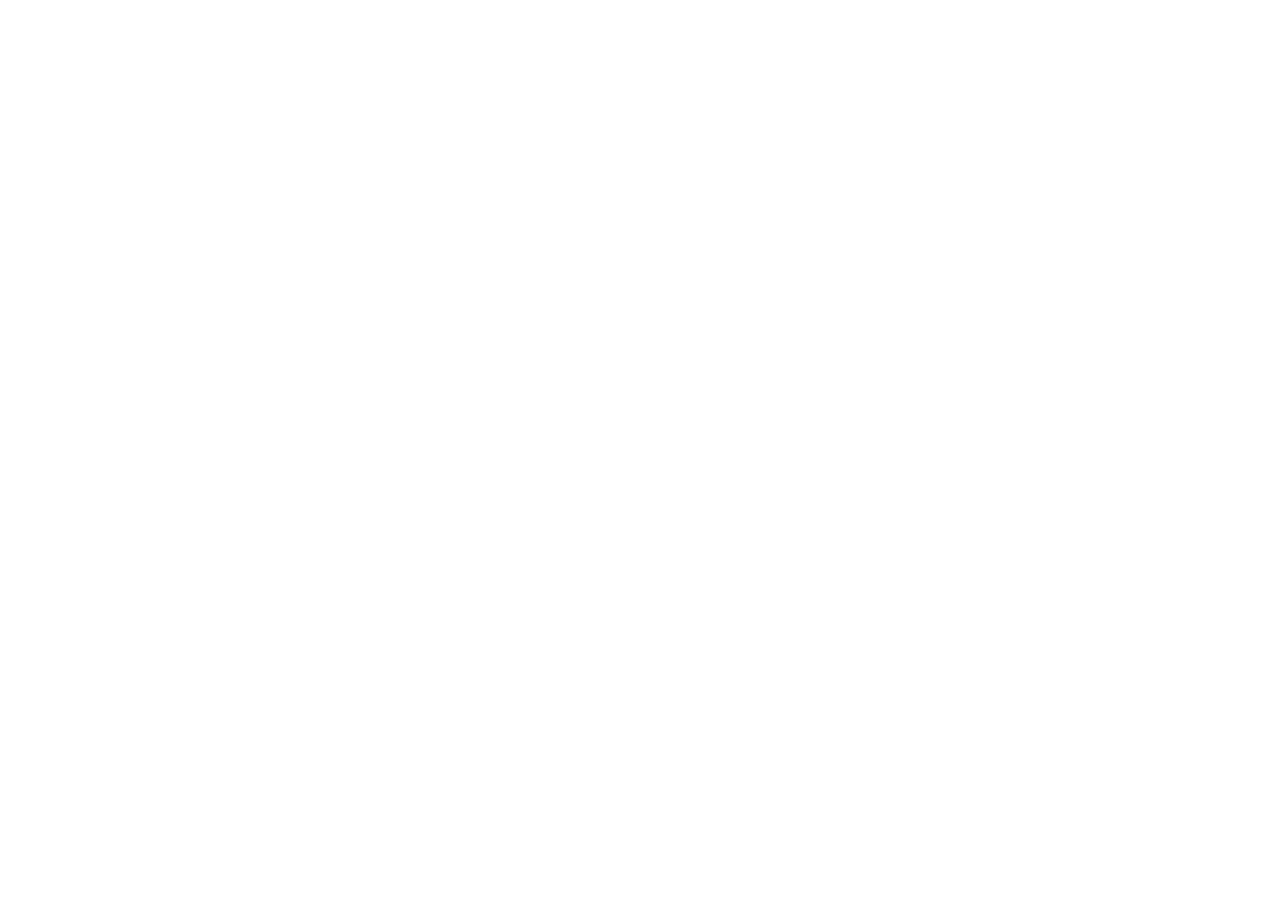
==== web/index.html @ e72c29eb "L.S.D" ====
<!doctype html>
<html lang="en">
<head>
    <meta charset="utf-8">
    <meta name="viewport" content="width=device-width, initial-scale=1">
    <title>API Documentation</title>
    <style>
        body { margin: 0; padding: 0; }
        
        .api-reference-toolbar > div > div:nth-child(2),
        .api-reference-toolbar button[aria-label*="Share"],
        .api-reference-toolbar button[aria-label*="Generate"] {
            display: none !important;
        }
    </style>
</head>
<body>
    <script 
        id="api-reference"
        data-url="/swagger.yaml"
        data-configuration='{"theme":"mars"}'>
    </script>
    
    <script src="/assets/scalar-standalone.js"></script>
    
    <script>
        var removalInterval = setInterval(function() {
            document.querySelectorAll('button, a').forEach(function(el) {
                var text = (el.textContent || '').trim();
                if (text.includes('Generate') || text.includes('SDK') || 
                    text.includes('Share') || text.includes('Deploy')) {
                    el.style.display = 'none';
                    el.remove();
                }
            });
        }, 200);
        
        setTimeout(function() {
            clearInterval(removalInterval);
            console.log('✅ Cleanup complete');
        }, 10000);
    </script>
</body>
</html>
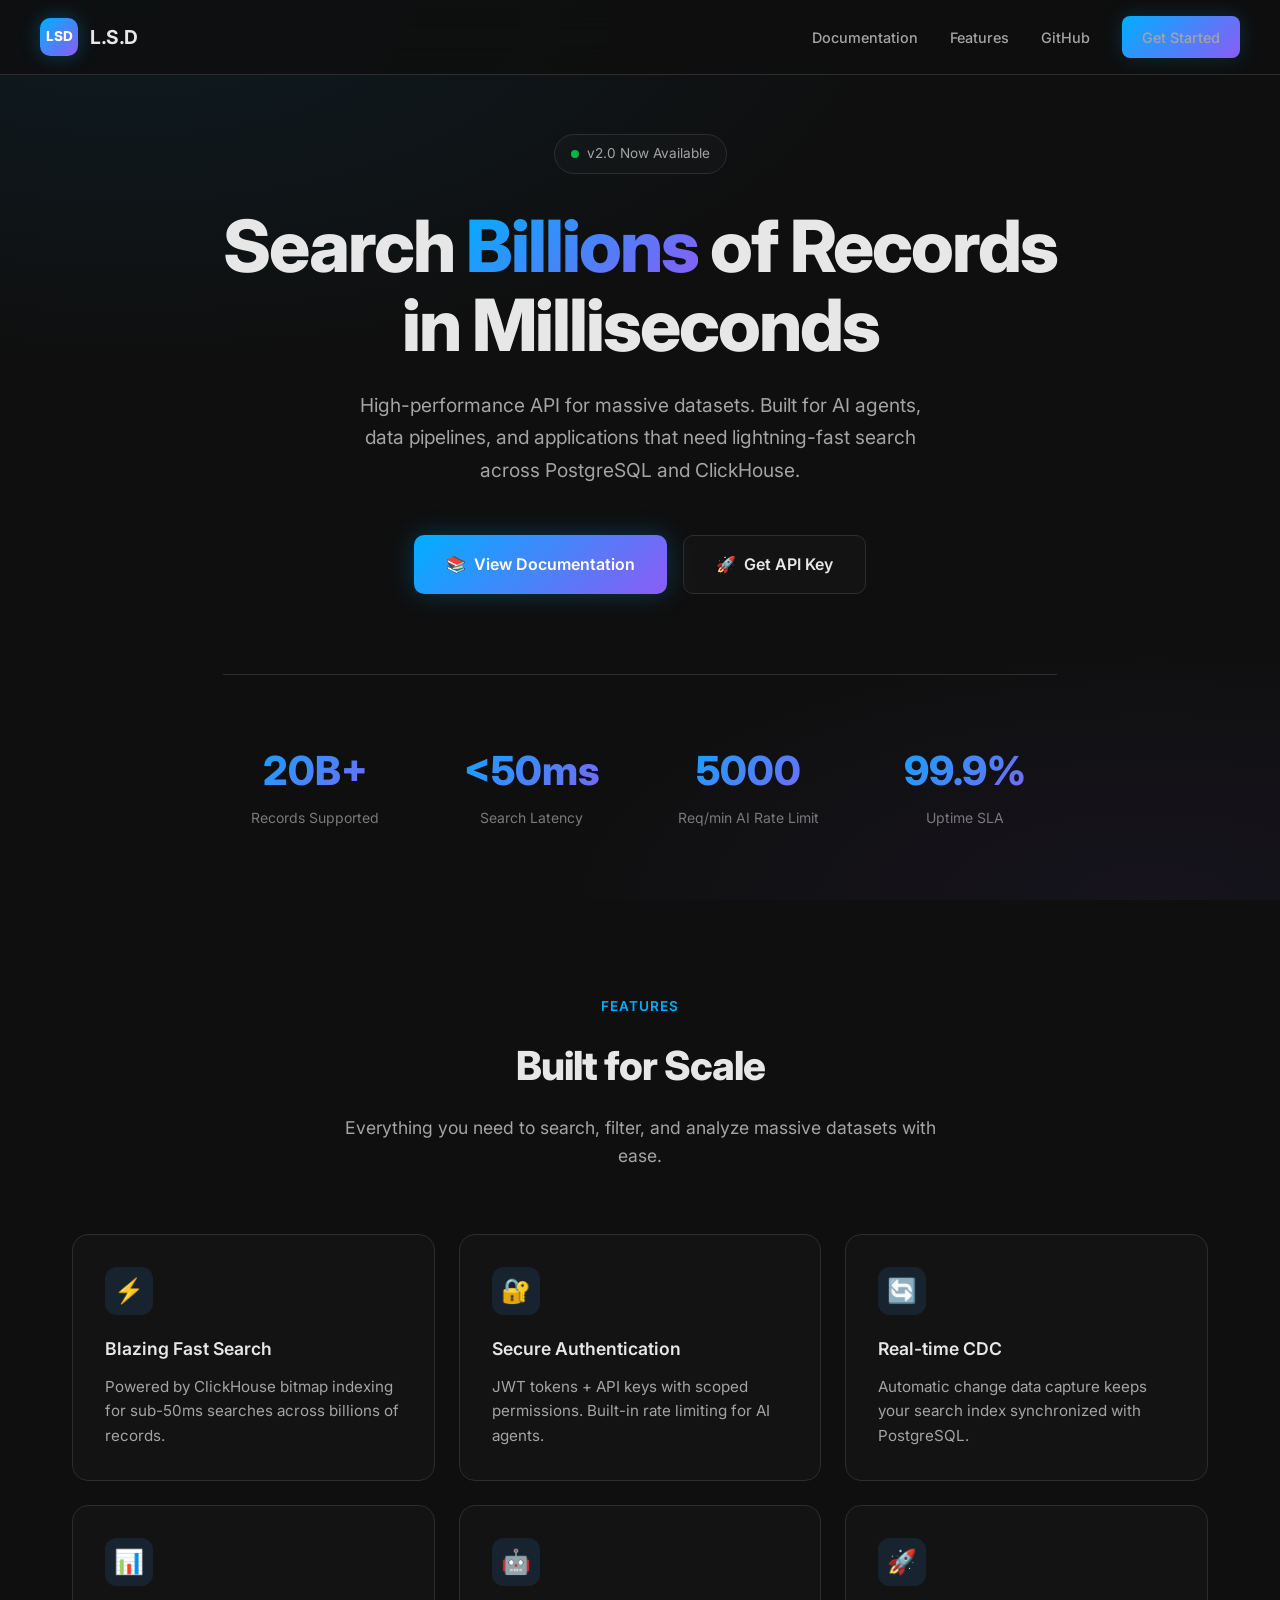
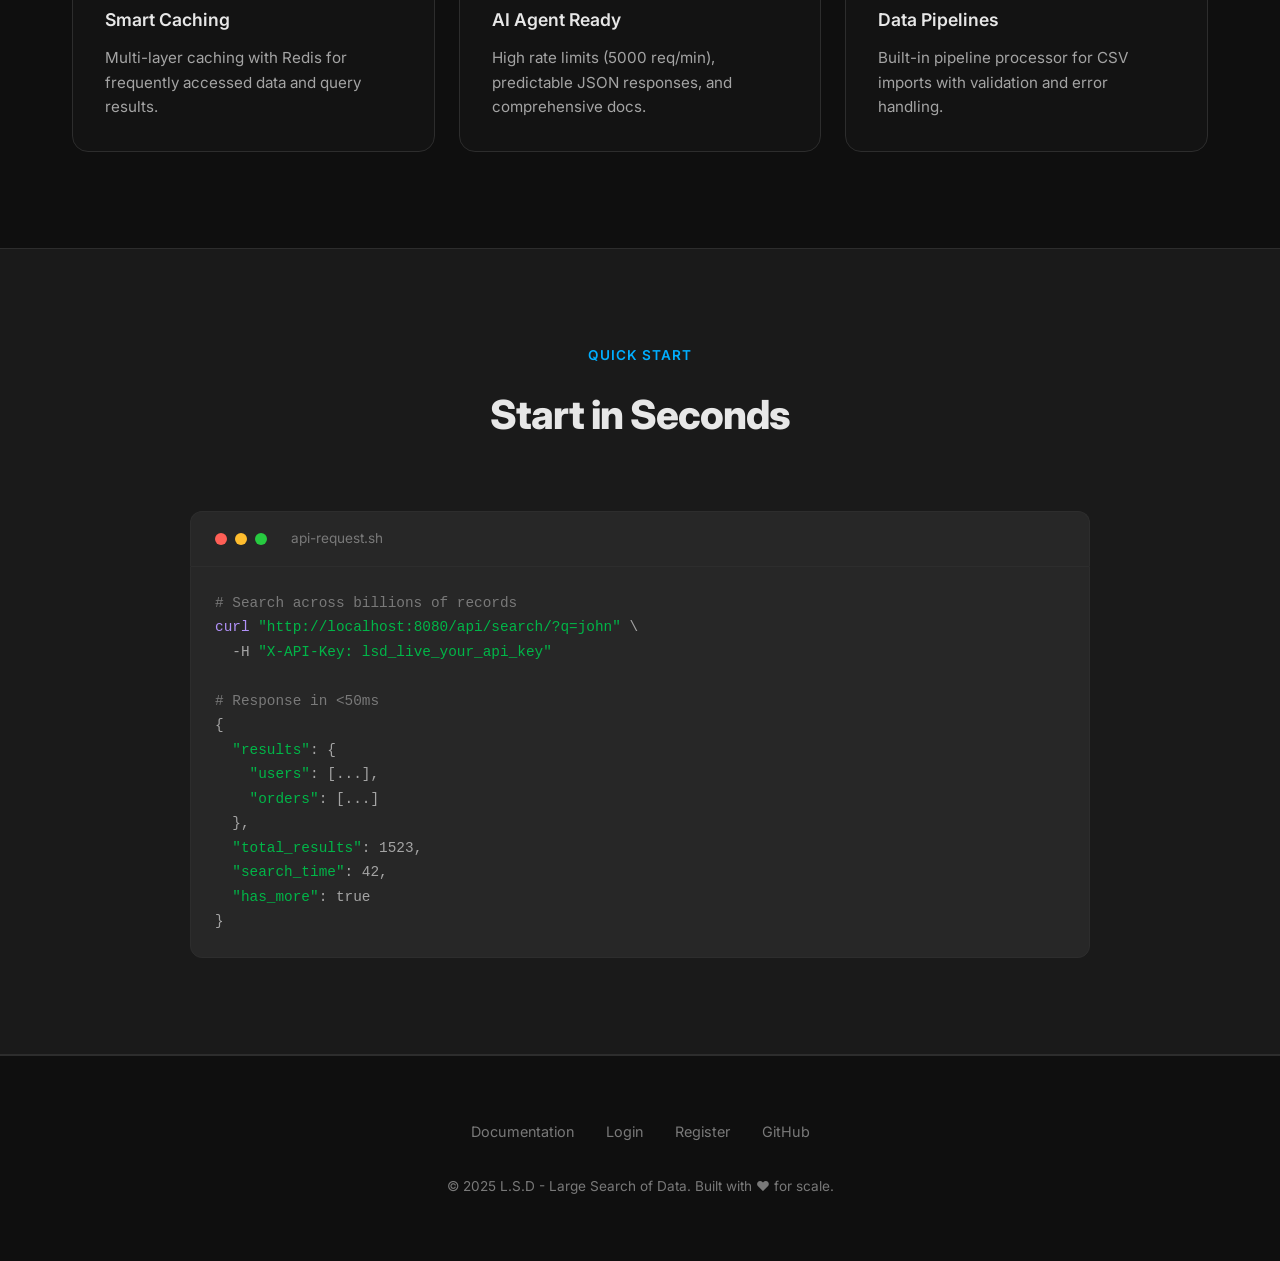
==== commit 2404c04f: "Trying to fix the authentication application" ====
--- a/web/index.html
+++ b/web/index.html
@@ -1,44 +1,657 @@
-<!doctype html>
+<!DOCTYPE html>
 <html lang="en">
 <head>
-    <meta charset="utf-8">
-    <meta name="viewport" content="width=device-width, initial-scale=1">
-    <title>API Documentation</title>
+    <meta charset="UTF-8">
+    <meta name="viewport" content="width=device-width, initial-scale=1.0">
+    <title>L.S.D - Large Search of Data</title>
+    <link rel="preconnect" href="https://fonts.googleapis.com">
+    <link rel="preconnect" href="https://fonts.gstatic.com" crossorigin>
+    <link href="https://fonts.googleapis.com/css2?family=Inter:wght@300;400;500;600;700;800&display=swap" rel="stylesheet">
     <style>
-        body { margin: 0; padding: 0; }
-        
-        .api-reference-toolbar > div > div:nth-child(2),
-        .api-reference-toolbar button[aria-label*="Share"],
-        .api-reference-toolbar button[aria-label*="Generate"] {
-            display: none !important;
+        /* Scalar Mars Theme - Dark Mode Colors */
+        :root {
+            --scalar-background-1: #0f0f0f;
+            --scalar-background-2: #1a1a1a;
+            --scalar-background-3: #272727;
+            --scalar-color-1: #e7e7e7;
+            --scalar-color-2: #a4a4a4;
+            --scalar-color-3: #797979;
+            --scalar-color-accent: #00aeff;
+            --scalar-background-accent: rgba(62, 166, 255, 0.12);
+            --scalar-border-color: #2d2d2d;
+            --scalar-color-green: #00b648;
+            --scalar-color-red: #dc1b19;
+            --scalar-color-purple: #b191f9;
+            
+            /* App-specific */
+            --bg-primary: var(--scalar-background-1);
+            --bg-secondary: var(--scalar-background-2);
+            --bg-tertiary: var(--scalar-background-3);
+            --text-primary: var(--scalar-color-1);
+            --text-secondary: var(--scalar-color-2);
+            --text-muted: var(--scalar-color-3);
+            --accent: var(--scalar-color-accent);
+            --accent-purple: var(--scalar-color-purple);
+            --accent-gradient: linear-gradient(135deg, var(--scalar-color-accent), #8b5cf6);
+            --border: var(--scalar-border-color);
+            --card-bg: rgba(255, 255, 255, 0.02);
+        }
+
+        * {
+            margin: 0;
+            padding: 0;
+            box-sizing: border-box;
+        }
+
+        html {
+            scroll-behavior: smooth;
+        }
+
+        body {
+            font-family: 'Inter', -apple-system, BlinkMacSystemFont, sans-serif;
+            background: var(--bg-primary);
+            color: var(--text-primary);
+            line-height: 1.6;
+            overflow-x: hidden;
+        }
+
+        /* Animated background */
+        .bg-gradient {
+            position: fixed;
+            top: 0;
+            left: 0;
+            width: 100%;
+            height: 100%;
+            z-index: -1;
+            background: 
+                radial-gradient(ellipse 60% 40% at 10% 0%, rgba(0, 174, 255, 0.08), transparent),
+                radial-gradient(ellipse 50% 30% at 90% 100%, rgba(139, 92, 246, 0.06), transparent),
+                var(--bg-primary);
+        }
+
+        /* Navigation */
+        nav {
+            position: fixed;
+            top: 0;
+            left: 0;
+            right: 0;
+            z-index: 100;
+            padding: 1rem 2rem;
+            backdrop-filter: blur(16px);
+            background: rgba(15, 15, 15, 0.85);
+            border-bottom: 1px solid var(--border);
+        }
+
+        .nav-container {
+            max-width: 1200px;
+            margin: 0 auto;
+            display: flex;
+            justify-content: space-between;
+            align-items: center;
+        }
+
+        .logo {
+            display: flex;
+            align-items: center;
+            gap: 0.75rem;
+            text-decoration: none;
+        }
+
+        .logo-icon {
+            width: 38px;
+            height: 38px;
+            background: var(--accent-gradient);
+            border-radius: 10px;
+            display: flex;
+            align-items: center;
+            justify-content: center;
+            font-weight: 800;
+            font-size: 0.85rem;
+            color: #fff;
+            box-shadow: 0 0 20px rgba(0, 174, 255, 0.3);
+        }
+
+        .logo-text {
+            font-weight: 700;
+            font-size: 1.2rem;
+            color: var(--text-primary);
+            letter-spacing: -0.5px;
+        }
+
+        .nav-links {
+            display: flex;
+            align-items: center;
+            gap: 2rem;
+        }
+
+        .nav-links a {
+            color: var(--text-secondary);
+            text-decoration: none;
+            font-size: 0.9rem;
+            font-weight: 500;
+            transition: color 0.2s;
+        }
+
+        .nav-links a:hover {
+            color: var(--accent);
+        }
+
+        .nav-btn {
+            padding: 0.6rem 1.25rem;
+            background: var(--accent-gradient);
+            border: none;
+            border-radius: 8px;
+            color: #fff;
+            font-weight: 600;
+            font-size: 0.875rem;
+            cursor: pointer;
+            transition: all 0.2s;
+            text-decoration: none;
+            box-shadow: 0 0 20px rgba(0, 174, 255, 0.2);
+        }
+
+        .nav-btn:hover {
+            transform: translateY(-1px);
+            box-shadow: 0 4px 24px rgba(0, 174, 255, 0.4);
+        }
+
+        /* Hero Section */
+        .hero {
+            min-height: 100vh;
+            display: flex;
+            align-items: center;
+            justify-content: center;
+            padding: 8rem 2rem 4rem;
+            text-align: center;
+        }
+
+        .hero-content {
+            max-width: 900px;
+        }
+
+        .badge {
+            display: inline-flex;
+            align-items: center;
+            gap: 0.5rem;
+            padding: 0.5rem 1rem;
+            background: var(--card-bg);
+            border: 1px solid var(--border);
+            border-radius: 100px;
+            font-size: 0.85rem;
+            color: var(--text-secondary);
+            margin-bottom: 2rem;
+        }
+
+        .badge-dot {
+            width: 8px;
+            height: 8px;
+            background: var(--scalar-color-green);
+            border-radius: 50%;
+            animation: pulse 2s infinite;
+        }
+
+        @keyframes pulse {
+            0%, 100% { opacity: 1; transform: scale(1); }
+            50% { opacity: 0.6; transform: scale(0.9); }
+        }
+
+        h1 {
+            font-size: clamp(2.5rem, 8vw, 4.5rem);
+            font-weight: 800;
+            line-height: 1.1;
+            margin-bottom: 1.5rem;
+            letter-spacing: -2px;
+        }
+
+        h1 .gradient {
+            background: var(--accent-gradient);
+            -webkit-background-clip: text;
+            -webkit-text-fill-color: transparent;
+            background-clip: text;
+        }
+
+        .hero-description {
+            font-size: 1.2rem;
+            color: var(--text-secondary);
+            max-width: 600px;
+            margin: 0 auto 3rem;
+            line-height: 1.7;
+        }
+
+        .hero-buttons {
+            display: flex;
+            gap: 1rem;
+            justify-content: center;
+            flex-wrap: wrap;
+        }
+
+        .btn-primary {
+            padding: 1rem 2rem;
+            background: var(--accent-gradient);
+            border: none;
+            border-radius: 10px;
+            color: #fff;
+            font-weight: 600;
+            font-size: 1rem;
+            cursor: pointer;
+            transition: all 0.2s;
+            text-decoration: none;
+            display: inline-flex;
+            align-items: center;
+            gap: 0.5rem;
+            box-shadow: 0 0 24px rgba(0, 174, 255, 0.25);
+        }
+
+        .btn-primary:hover {
+            transform: translateY(-2px);
+            box-shadow: 0 8px 32px rgba(0, 174, 255, 0.4);
+        }
+
+        .btn-secondary {
+            padding: 1rem 2rem;
+            background: var(--card-bg);
+            border: 1px solid var(--border);
+            border-radius: 10px;
+            color: var(--text-primary);
+            font-weight: 600;
+            font-size: 1rem;
+            cursor: pointer;
+            transition: all 0.2s;
+            text-decoration: none;
+            display: inline-flex;
+            align-items: center;
+            gap: 0.5rem;
+        }
+
+        .btn-secondary:hover {
+            background: rgba(255, 255, 255, 0.05);
+            border-color: var(--accent);
+        }
+
+        /* Stats */
+        .stats {
+            display: grid;
+            grid-template-columns: repeat(4, 1fr);
+            gap: 2rem;
+            margin-top: 5rem;
+            padding-top: 4rem;
+            border-top: 1px solid var(--border);
+        }
+
+        .stat {
+            text-align: center;
+        }
+
+        .stat-value {
+            font-size: 2.5rem;
+            font-weight: 800;
+            background: var(--accent-gradient);
+            -webkit-background-clip: text;
+            -webkit-text-fill-color: transparent;
+            background-clip: text;
+        }
+
+        .stat-label {
+            color: var(--text-muted);
+            font-size: 0.875rem;
+            margin-top: 0.25rem;
+        }
+
+        /* Features Section */
+        .section {
+            padding: 6rem 2rem;
+            max-width: 1200px;
+            margin: 0 auto;
+        }
+
+        .section-header {
+            text-align: center;
+            margin-bottom: 4rem;
+        }
+
+        .section-tag {
+            color: var(--accent);
+            font-size: 0.85rem;
+            font-weight: 600;
+            letter-spacing: 1px;
+            text-transform: uppercase;
+            margin-bottom: 1rem;
+        }
+
+        .section-title {
+            font-size: 2.5rem;
+            font-weight: 800;
+            margin-bottom: 1rem;
+            letter-spacing: -1px;
+        }
+
+        .section-description {
+            color: var(--text-secondary);
+            font-size: 1.1rem;
+            max-width: 600px;
+            margin: 0 auto;
+        }
+
+        .features-grid {
+            display: grid;
+            grid-template-columns: repeat(3, 1fr);
+            gap: 1.5rem;
+        }
+
+        .feature-card {
+            padding: 2rem;
+            background: var(--card-bg);
+            border: 1px solid var(--border);
+            border-radius: 16px;
+            transition: all 0.3s;
+        }
+
+        .feature-card:hover {
+            background: rgba(255, 255, 255, 0.03);
+            border-color: rgba(0, 174, 255, 0.3);
+            transform: translateY(-4px);
+        }
+
+        .feature-icon {
+            width: 48px;
+            height: 48px;
+            background: var(--scalar-background-accent);
+            border-radius: 12px;
+            display: flex;
+            align-items: center;
+            justify-content: center;
+            font-size: 1.5rem;
+            margin-bottom: 1.25rem;
+        }
+
+        .feature-title {
+            font-size: 1.1rem;
+            font-weight: 600;
+            margin-bottom: 0.75rem;
+            color: var(--text-primary);
+        }
+
+        .feature-description {
+            color: var(--text-secondary);
+            font-size: 0.95rem;
+            line-height: 1.6;
+        }
+
+        /* Code Block */
+        .code-section {
+            background: var(--bg-secondary);
+            border-top: 1px solid var(--border);
+            border-bottom: 1px solid var(--border);
+            padding: 6rem 2rem;
+        }
+
+        .code-container {
+            max-width: 900px;
+            margin: 0 auto;
+        }
+
+        .code-header {
+            display: flex;
+            align-items: center;
+            gap: 0.5rem;
+            padding: 1rem 1.5rem;
+            background: var(--bg-tertiary);
+            border-radius: 12px 12px 0 0;
+            border: 1px solid var(--border);
+            border-bottom: none;
+        }
+
+        .code-dot {
+            width: 12px;
+            height: 12px;
+            border-radius: 50%;
+        }
+
+        .code-dot.red { background: #ff5f56; }
+        .code-dot.yellow { background: #ffbd2e; }
+        .code-dot.green { background: #27ca40; }
+
+        .code-title {
+            margin-left: 1rem;
+            color: var(--text-muted);
+            font-size: 0.85rem;
+        }
+
+        .code-block {
+            background: var(--bg-tertiary);
+            border: 1px solid var(--border);
+            border-radius: 0 0 12px 12px;
+            padding: 1.5rem;
+            overflow-x: auto;
+        }
+
+        .code-block pre {
+            font-family: 'JetBrains Mono', 'Fira Code', monospace;
+            font-size: 0.9rem;
+            line-height: 1.7;
+            color: var(--text-secondary);
+        }
+
+        .code-block .keyword { color: var(--accent-purple); }
+        .code-block .string { color: var(--scalar-color-green); }
+        .code-block .comment { color: var(--text-muted); }
+
+        /* Footer */
+        footer {
+            padding: 4rem 2rem;
+            border-top: 1px solid var(--border);
+            text-align: center;
+        }
+
+        .footer-content {
+            max-width: 1200px;
+            margin: 0 auto;
+        }
+
+        .footer-links {
+            display: flex;
+            justify-content: center;
+            gap: 2rem;
+            margin-bottom: 2rem;
+        }
+
+        .footer-links a {
+            color: var(--text-muted);
+            text-decoration: none;
+            font-size: 0.9rem;
+            transition: color 0.2s;
+        }
+
+        .footer-links a:hover {
+            color: var(--accent);
+        }
+
+        .footer-copy {
+            color: var(--text-muted);
+            font-size: 0.85rem;
+        }
+
+        /* Responsive */
+        @media (max-width: 768px) {
+            .nav-links {
+                display: none;
+            }
+
+            .stats {
+                grid-template-columns: repeat(2, 1fr);
+            }
+
+            .features-grid {
+                grid-template-columns: 1fr;
+            }
+
+            h1 {
+                font-size: 2.5rem;
+            }
         }
     </style>
 </head>
 <body>
-    <script 
-        id="api-reference"
-        data-url="/swagger.yaml"
-        data-configuration='{"theme":"mars"}'>
-    </script>
-    
-    <script src="/assets/scalar-standalone.js"></script>
-    
-    <script>
-        var removalInterval = setInterval(function() {
-            document.querySelectorAll('button, a').forEach(function(el) {
-                var text = (el.textContent || '').trim();
-                if (text.includes('Generate') || text.includes('SDK') || 
-                    text.includes('Share') || text.includes('Deploy')) {
-                    el.style.display = 'none';
-                    el.remove();
-                }
-            });
-        }, 200);
-        
-        setTimeout(function() {
-            clearInterval(removalInterval);
-            console.log('✅ Cleanup complete');
-        }, 10000);
-    </script>
+    <div class="bg-gradient"></div>
+
+    <nav>
+        <div class="nav-container">
+            <a href="/" class="logo">
+                <div class="logo-icon">LSD</div>
+                <span class="logo-text">L.S.D</span>
+            </a>
+            <div class="nav-links">
+                <a href="/docs">Documentation</a>
+                <a href="#features">Features</a>
+                <a href="https://github.com/Daveshvats/L.S.D" target="_blank">GitHub</a>
+                <a href="/login" class="nav-btn">Get Started</a>
+            </div>
+        </div>
+    </nav>
+
+    <section class="hero">
+        <div class="hero-content">
+            <div class="badge">
+                <span class="badge-dot"></span>
+                v2.0 Now Available
+            </div>
+            <h1>
+                Search <span class="gradient">Billions</span> of Records<br>
+                in Milliseconds
+            </h1>
+            <p class="hero-description">
+                High-performance API for massive datasets. Built for AI agents, 
+                data pipelines, and applications that need lightning-fast search 
+                across PostgreSQL and ClickHouse.
+            </p>
+            <div class="hero-buttons">
+                <a href="/docs" class="btn-primary">
+                    <span>📚</span> View Documentation
+                </a>
+                <a href="/login" class="btn-secondary">
+                    <span>🚀</span> Get API Key
+                </a>
+            </div>
+
+            <div class="stats">
+                <div class="stat">
+                    <div class="stat-value">20B+</div>
+                    <div class="stat-label">Records Supported</div>
+                </div>
+                <div class="stat">
+                    <div class="stat-value">&lt;50ms</div>
+                    <div class="stat-label">Search Latency</div>
+                </div>
+                <div class="stat">
+                    <div class="stat-value">5000</div>
+                    <div class="stat-label">Req/min AI Rate Limit</div>
+                </div>
+                <div class="stat">
+                    <div class="stat-value">99.9%</div>
+                    <div class="stat-label">Uptime SLA</div>
+                </div>
+            </div>
+        </div>
+    </section>
+
+    <section class="section" id="features">
+        <div class="section-header">
+            <div class="section-tag">Features</div>
+            <h2 class="section-title">Built for Scale</h2>
+            <p class="section-description">
+                Everything you need to search, filter, and analyze massive datasets with ease.
+            </p>
+        </div>
+
+        <div class="features-grid">
+            <div class="feature-card">
+                <div class="feature-icon">⚡</div>
+                <h3 class="feature-title">Blazing Fast Search</h3>
+                <p class="feature-description">
+                    Powered by ClickHouse bitmap indexing for sub-50ms searches across billions of records.
+                </p>
+            </div>
+            <div class="feature-card">
+                <div class="feature-icon">🔐</div>
+                <h3 class="feature-title">Secure Authentication</h3>
+                <p class="feature-description">
+                    JWT tokens + API keys with scoped permissions. Built-in rate limiting for AI agents.
+                </p>
+            </div>
+            <div class="feature-card">
+                <div class="feature-icon">🔄</div>
+                <h3 class="feature-title">Real-time CDC</h3>
+                <p class="feature-description">
+                    Automatic change data capture keeps your search index synchronized with PostgreSQL.
+                </p>
+            </div>
+            <div class="feature-card">
+                <div class="feature-icon">📊</div>
+                <h3 class="feature-title">Smart Caching</h3>
+                <p class="feature-description">
+                    Multi-layer caching with Redis for frequently accessed data and query results.
+                </p>
+            </div>
+            <div class="feature-card">
+                <div class="feature-icon">🤖</div>
+                <h3 class="feature-title">AI Agent Ready</h3>
+                <p class="feature-description">
+                    High rate limits (5000 req/min), predictable JSON responses, and comprehensive docs.
+                </p>
+            </div>
+            <div class="feature-card">
+                <div class="feature-icon">🚀</div>
+                <h3 class="feature-title">Data Pipelines</h3>
+                <p class="feature-description">
+                    Built-in pipeline processor for CSV imports with validation and error handling.
+                </p>
+            </div>
+        </div>
+    </section>
+
+    <section class="code-section">
+        <div class="section-header">
+            <div class="section-tag">Quick Start</div>
+            <h2 class="section-title">Start in Seconds</h2>
+        </div>
+        <div class="code-container">
+            <div class="code-header">
+                <span class="code-dot red"></span>
+                <span class="code-dot yellow"></span>
+                <span class="code-dot green"></span>
+                <span class="code-title">api-request.sh</span>
+            </div>
+            <div class="code-block">
+                <pre><span class="comment"># Search across billions of records</span>
+<span class="keyword">curl</span> <span class="string">"http://localhost:8080/api/search/?q=john"</span> \
+  -H <span class="string">"X-API-Key: lsd_live_your_api_key"</span>
+
+<span class="comment"># Response in &lt;50ms</span>
+{
+  <span class="string">"results"</span>: {
+    <span class="string">"users"</span>: [...],
+    <span class="string">"orders"</span>: [...]
+  },
+  <span class="string">"total_results"</span>: 1523,
+  <span class="string">"search_time"</span>: 42,
+  <span class="string">"has_more"</span>: true
+}</pre>
+            </div>
+        </div>
+    </section>
+
+    <footer>
+        <div class="footer-content">
+            <div class="footer-links">
+                <a href="/docs">Documentation</a>
+                <a href="/login">Login</a>
+                <a href="/register">Register</a>
+                <a href="https://github.com/Daveshvats/L.S.D" target="_blank">GitHub</a>
+            </div>
+            <p class="footer-copy">
+                © 2025 L.S.D - Large Search of Data. Built with ❤️ for scale.
+            </p>
+        </div>
+    </footer>
 </body>
 </html>
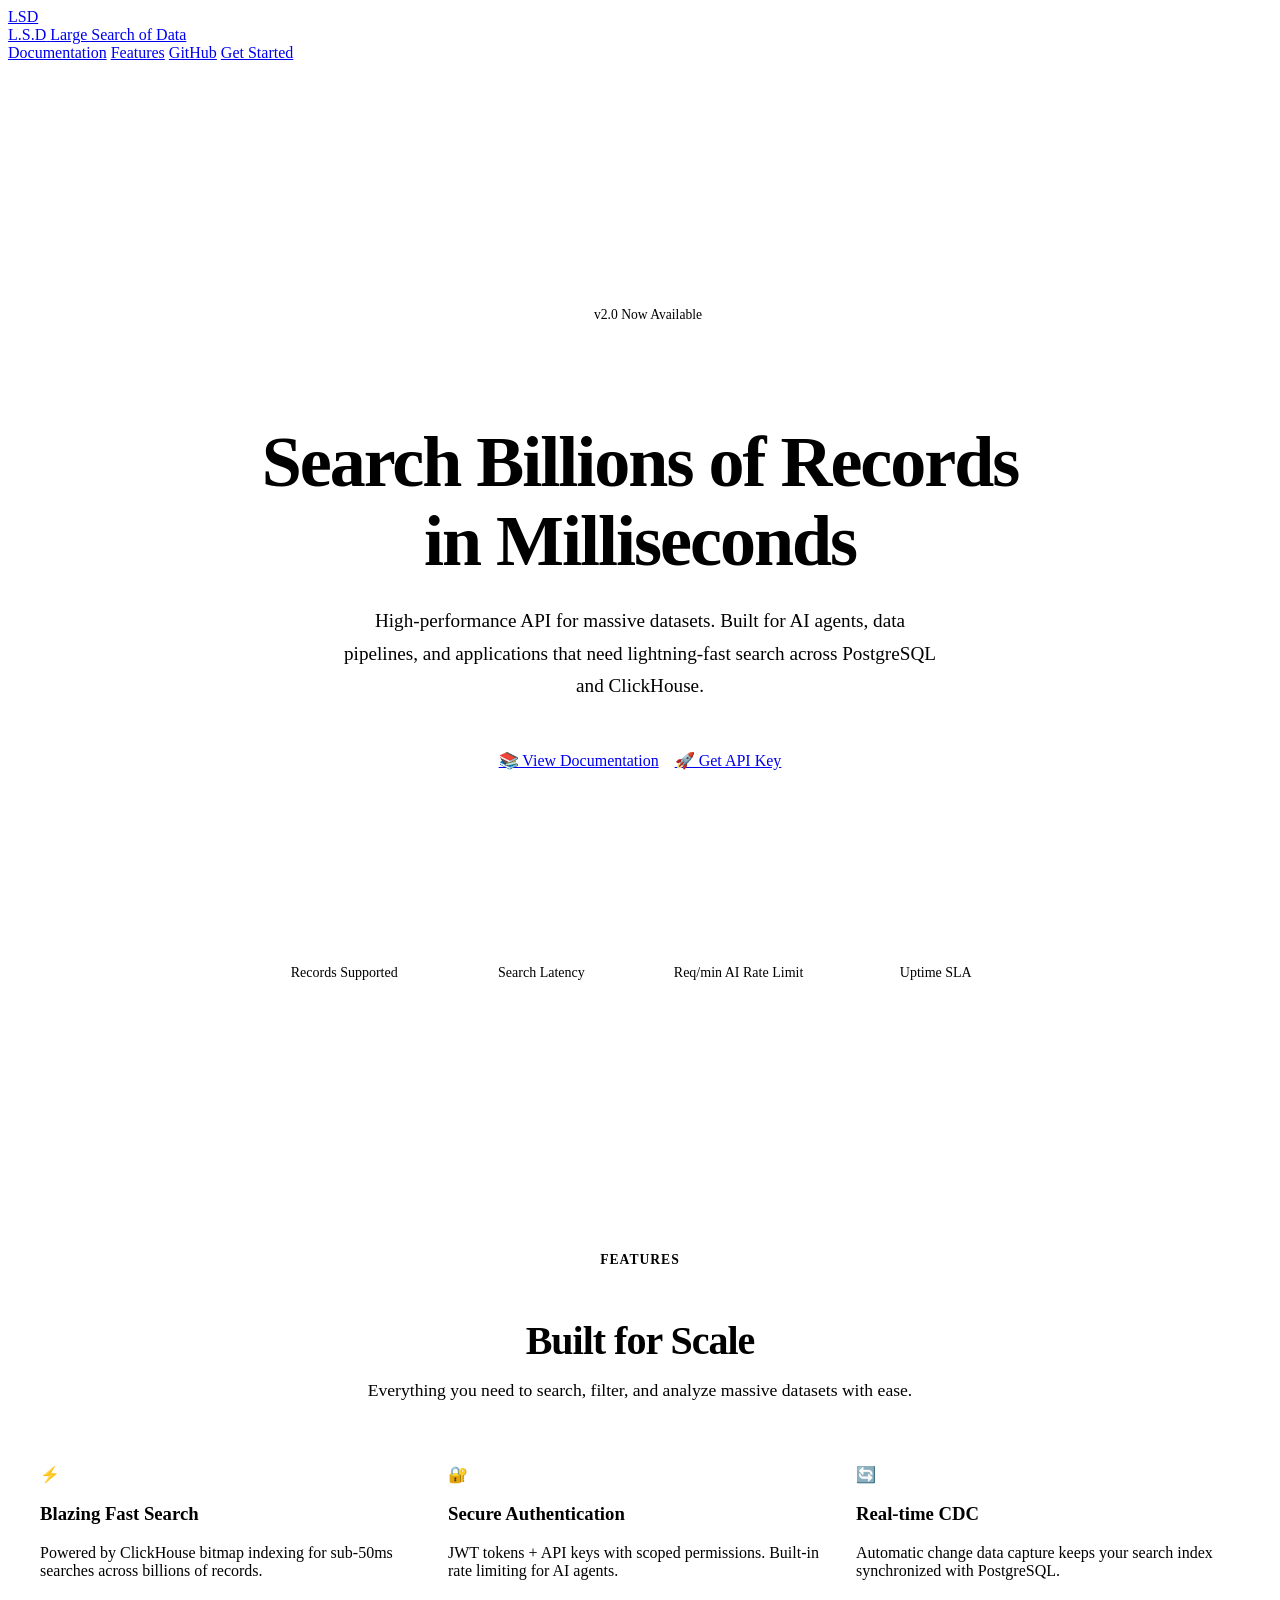
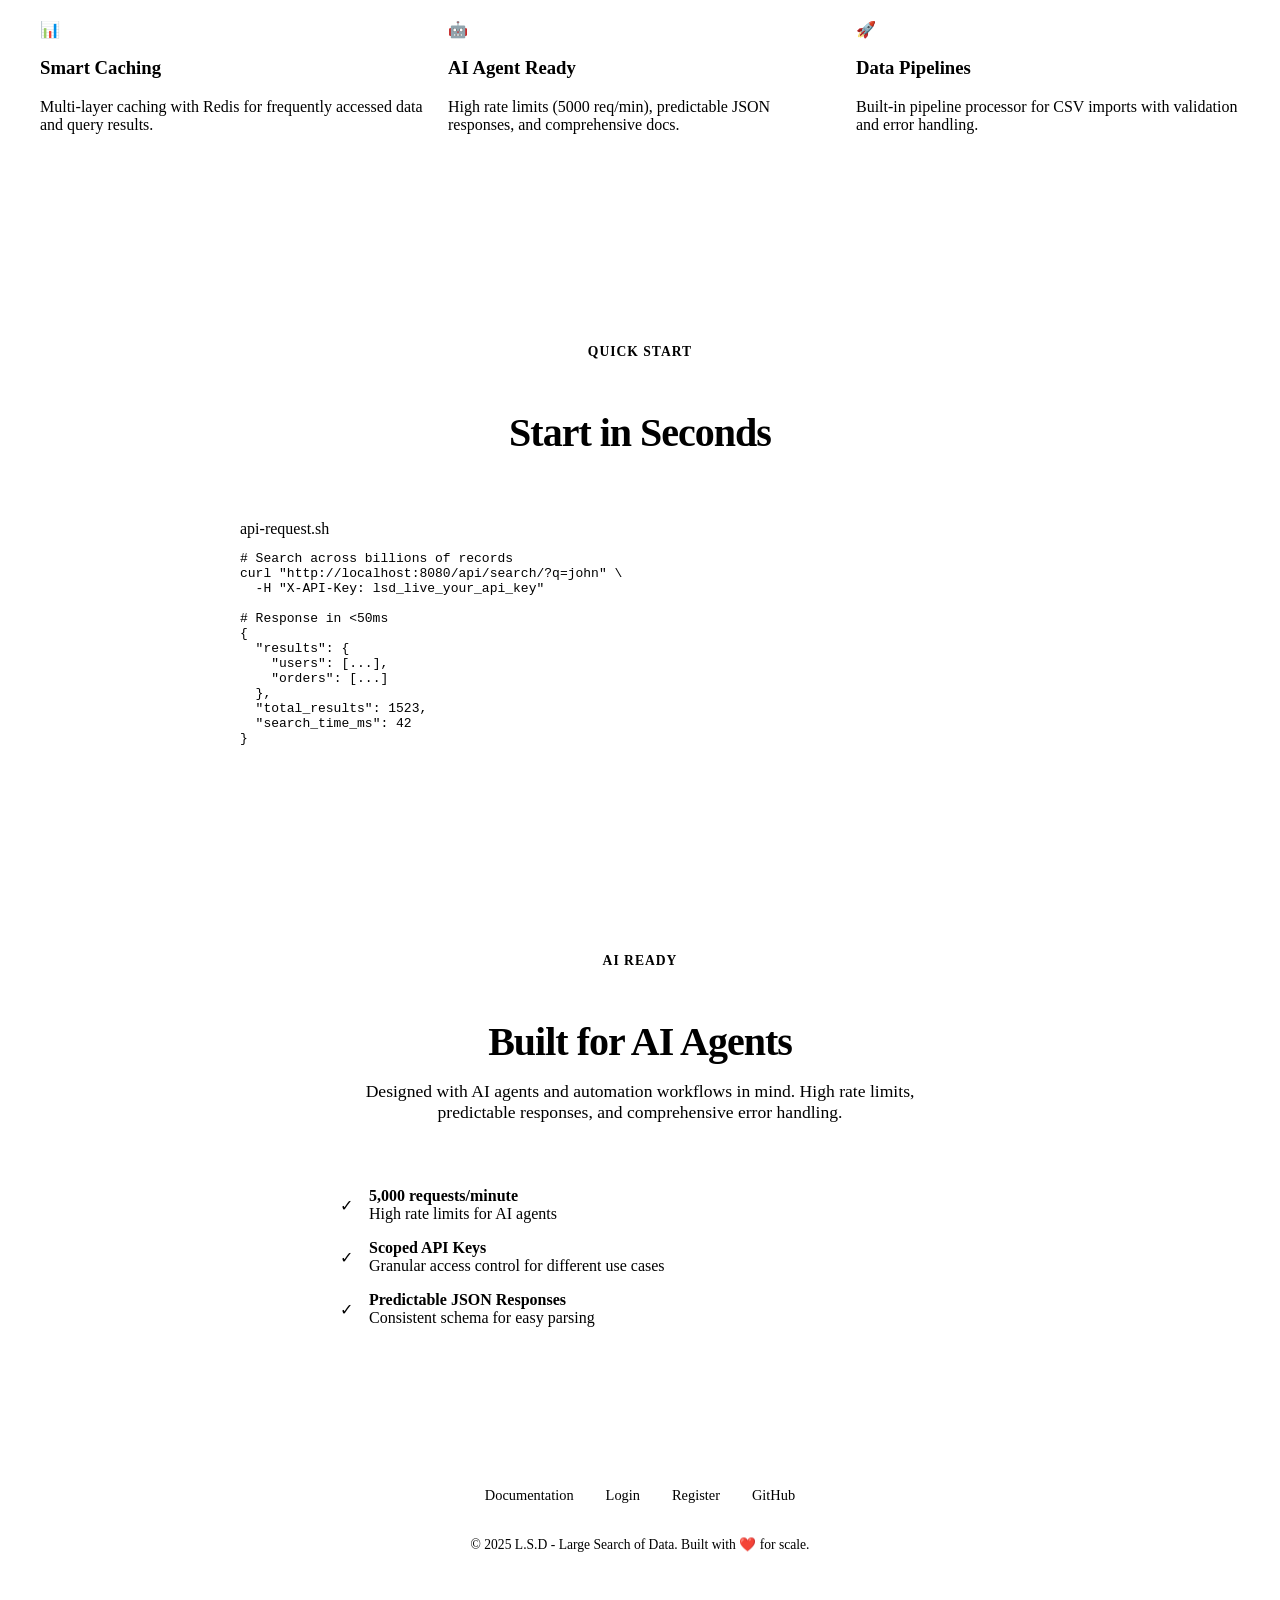
==== commit 1da0836f: "authentication sytem fixed everything working" ====
--- a/web/index.html
+++ b/web/index.html
@@ -4,158 +4,10 @@
     <meta charset="UTF-8">
     <meta name="viewport" content="width=device-width, initial-scale=1.0">
     <title>L.S.D - Large Search of Data</title>
-    <link rel="preconnect" href="https://fonts.googleapis.com">
-    <link rel="preconnect" href="https://fonts.gstatic.com" crossorigin>
-    <link href="https://fonts.googleapis.com/css2?family=Inter:wght@300;400;500;600;700;800&display=swap" rel="stylesheet">
+    <meta name="description" content="High-performance API for massive datasets. Search billions of records in milliseconds.">
+    <link rel="stylesheet" href="/style.css">
     <style>
-        /* Scalar Mars Theme - Dark Mode Colors */
-        :root {
-            --scalar-background-1: #0f0f0f;
-            --scalar-background-2: #1a1a1a;
-            --scalar-background-3: #272727;
-            --scalar-color-1: #e7e7e7;
-            --scalar-color-2: #a4a4a4;
-            --scalar-color-3: #797979;
-            --scalar-color-accent: #00aeff;
-            --scalar-background-accent: rgba(62, 166, 255, 0.12);
-            --scalar-border-color: #2d2d2d;
-            --scalar-color-green: #00b648;
-            --scalar-color-red: #dc1b19;
-            --scalar-color-purple: #b191f9;
-            
-            /* App-specific */
-            --bg-primary: var(--scalar-background-1);
-            --bg-secondary: var(--scalar-background-2);
-            --bg-tertiary: var(--scalar-background-3);
-            --text-primary: var(--scalar-color-1);
-            --text-secondary: var(--scalar-color-2);
-            --text-muted: var(--scalar-color-3);
-            --accent: var(--scalar-color-accent);
-            --accent-purple: var(--scalar-color-purple);
-            --accent-gradient: linear-gradient(135deg, var(--scalar-color-accent), #8b5cf6);
-            --border: var(--scalar-border-color);
-            --card-bg: rgba(255, 255, 255, 0.02);
-        }
-
-        * {
-            margin: 0;
-            padding: 0;
-            box-sizing: border-box;
-        }
-
-        html {
-            scroll-behavior: smooth;
-        }
-
-        body {
-            font-family: 'Inter', -apple-system, BlinkMacSystemFont, sans-serif;
-            background: var(--bg-primary);
-            color: var(--text-primary);
-            line-height: 1.6;
-            overflow-x: hidden;
-        }
-
-        /* Animated background */
-        .bg-gradient {
-            position: fixed;
-            top: 0;
-            left: 0;
-            width: 100%;
-            height: 100%;
-            z-index: -1;
-            background: 
-                radial-gradient(ellipse 60% 40% at 10% 0%, rgba(0, 174, 255, 0.08), transparent),
-                radial-gradient(ellipse 50% 30% at 90% 100%, rgba(139, 92, 246, 0.06), transparent),
-                var(--bg-primary);
-        }
-
-        /* Navigation */
-        nav {
-            position: fixed;
-            top: 0;
-            left: 0;
-            right: 0;
-            z-index: 100;
-            padding: 1rem 2rem;
-            backdrop-filter: blur(16px);
-            background: rgba(15, 15, 15, 0.85);
-            border-bottom: 1px solid var(--border);
-        }
-
-        .nav-container {
-            max-width: 1200px;
-            margin: 0 auto;
-            display: flex;
-            justify-content: space-between;
-            align-items: center;
-        }
-
-        .logo {
-            display: flex;
-            align-items: center;
-            gap: 0.75rem;
-            text-decoration: none;
-        }
-
-        .logo-icon {
-            width: 38px;
-            height: 38px;
-            background: var(--accent-gradient);
-            border-radius: 10px;
-            display: flex;
-            align-items: center;
-            justify-content: center;
-            font-weight: 800;
-            font-size: 0.85rem;
-            color: #fff;
-            box-shadow: 0 0 20px rgba(0, 174, 255, 0.3);
-        }
-
-        .logo-text {
-            font-weight: 700;
-            font-size: 1.2rem;
-            color: var(--text-primary);
-            letter-spacing: -0.5px;
-        }
-
-        .nav-links {
-            display: flex;
-            align-items: center;
-            gap: 2rem;
-        }
-
-        .nav-links a {
-            color: var(--text-secondary);
-            text-decoration: none;
-            font-size: 0.9rem;
-            font-weight: 500;
-            transition: color 0.2s;
-        }
-
-        .nav-links a:hover {
-            color: var(--accent);
-        }
-
-        .nav-btn {
-            padding: 0.6rem 1.25rem;
-            background: var(--accent-gradient);
-            border: none;
-            border-radius: 8px;
-            color: #fff;
-            font-weight: 600;
-            font-size: 0.875rem;
-            cursor: pointer;
-            transition: all 0.2s;
-            text-decoration: none;
-            box-shadow: 0 0 20px rgba(0, 174, 255, 0.2);
-        }
-
-        .nav-btn:hover {
-            transform: translateY(-1px);
-            box-shadow: 0 4px 24px rgba(0, 174, 255, 0.4);
-        }
-
-        /* Hero Section */
+        /* Page-specific styles */
         .hero {
             min-height: 100vh;
             display: flex;
@@ -163,51 +15,42 @@
             justify-content: center;
             padding: 8rem 2rem 4rem;
             text-align: center;
+            position: relative;
         }
 
         .hero-content {
             max-width: 900px;
-        }
-
-        .badge {
+            position: relative;
+            z-index: 1;
+        }
+
+        .hero-badge {
             display: inline-flex;
             align-items: center;
             gap: 0.5rem;
             padding: 0.5rem 1rem;
             background: var(--card-bg);
             border: 1px solid var(--border);
-            border-radius: 100px;
+            border-radius: var(--radius-full);
             font-size: 0.85rem;
             color: var(--text-secondary);
             margin-bottom: 2rem;
         }
 
-        .badge-dot {
+        .hero-badge-dot {
             width: 8px;
             height: 8px;
-            background: var(--scalar-color-green);
+            background: var(--success);
             border-radius: 50%;
             animation: pulse 2s infinite;
         }
 
-        @keyframes pulse {
-            0%, 100% { opacity: 1; transform: scale(1); }
-            50% { opacity: 0.6; transform: scale(0.9); }
-        }
-
-        h1 {
+        .hero h1 {
             font-size: clamp(2.5rem, 8vw, 4.5rem);
             font-weight: 800;
             line-height: 1.1;
             margin-bottom: 1.5rem;
             letter-spacing: -2px;
-        }
-
-        h1 .gradient {
-            background: var(--accent-gradient);
-            -webkit-background-clip: text;
-            -webkit-text-fill-color: transparent;
-            background-clip: text;
         }
 
         .hero-description {
@@ -225,50 +68,6 @@
             flex-wrap: wrap;
         }
 
-        .btn-primary {
-            padding: 1rem 2rem;
-            background: var(--accent-gradient);
-            border: none;
-            border-radius: 10px;
-            color: #fff;
-            font-weight: 600;
-            font-size: 1rem;
-            cursor: pointer;
-            transition: all 0.2s;
-            text-decoration: none;
-            display: inline-flex;
-            align-items: center;
-            gap: 0.5rem;
-            box-shadow: 0 0 24px rgba(0, 174, 255, 0.25);
-        }
-
-        .btn-primary:hover {
-            transform: translateY(-2px);
-            box-shadow: 0 8px 32px rgba(0, 174, 255, 0.4);
-        }
-
-        .btn-secondary {
-            padding: 1rem 2rem;
-            background: var(--card-bg);
-            border: 1px solid var(--border);
-            border-radius: 10px;
-            color: var(--text-primary);
-            font-weight: 600;
-            font-size: 1rem;
-            cursor: pointer;
-            transition: all 0.2s;
-            text-decoration: none;
-            display: inline-flex;
-            align-items: center;
-            gap: 0.5rem;
-        }
-
-        .btn-secondary:hover {
-            background: rgba(255, 255, 255, 0.05);
-            border-color: var(--accent);
-        }
-
-        /* Stats */
         .stats {
             display: grid;
             grid-template-columns: repeat(4, 1fr);
@@ -297,19 +96,26 @@
             margin-top: 0.25rem;
         }
 
-        /* Features Section */
+        /* Sections */
         .section {
             padding: 6rem 2rem;
             max-width: 1200px;
             margin: 0 auto;
         }
 
+        .section-alt {
+            background: var(--bg-secondary);
+            border-top: 1px solid var(--border);
+            border-bottom: 1px solid var(--border);
+        }
+
         .section-header {
             text-align: center;
             margin-bottom: 4rem;
         }
 
         .section-tag {
+            display: inline-block;
             color: var(--accent);
             font-size: 0.85rem;
             font-weight: 600;
@@ -338,106 +144,18 @@
             gap: 1.5rem;
         }
 
-        .feature-card {
-            padding: 2rem;
-            background: var(--card-bg);
-            border: 1px solid var(--border);
-            border-radius: 16px;
-            transition: all 0.3s;
-        }
-
-        .feature-card:hover {
-            background: rgba(255, 255, 255, 0.03);
-            border-color: rgba(0, 174, 255, 0.3);
-            transform: translateY(-4px);
-        }
-
-        .feature-icon {
-            width: 48px;
-            height: 48px;
-            background: var(--scalar-background-accent);
-            border-radius: 12px;
-            display: flex;
-            align-items: center;
-            justify-content: center;
-            font-size: 1.5rem;
-            margin-bottom: 1.25rem;
-        }
-
-        .feature-title {
-            font-size: 1.1rem;
-            font-weight: 600;
-            margin-bottom: 0.75rem;
-            color: var(--text-primary);
-        }
-
-        .feature-description {
-            color: var(--text-secondary);
-            font-size: 0.95rem;
-            line-height: 1.6;
-        }
-
-        /* Code Block */
-        .code-section {
-            background: var(--bg-secondary);
-            border-top: 1px solid var(--border);
-            border-bottom: 1px solid var(--border);
-            padding: 6rem 2rem;
-        }
-
-        .code-container {
-            max-width: 900px;
+        /* Code Preview */
+        .code-preview {
+            max-width: 800px;
             margin: 0 auto;
         }
 
-        .code-header {
-            display: flex;
-            align-items: center;
-            gap: 0.5rem;
-            padding: 1rem 1.5rem;
-            background: var(--bg-tertiary);
-            border-radius: 12px 12px 0 0;
-            border: 1px solid var(--border);
-            border-bottom: none;
-        }
-
-        .code-dot {
-            width: 12px;
-            height: 12px;
-            border-radius: 50%;
-        }
-
-        .code-dot.red { background: #ff5f56; }
-        .code-dot.yellow { background: #ffbd2e; }
-        .code-dot.green { background: #27ca40; }
-
-        .code-title {
-            margin-left: 1rem;
-            color: var(--text-muted);
-            font-size: 0.85rem;
-        }
-
-        .code-block {
-            background: var(--bg-tertiary);
-            border: 1px solid var(--border);
-            border-radius: 0 0 12px 12px;
-            padding: 1.5rem;
-            overflow-x: auto;
-        }
-
-        .code-block pre {
-            font-family: 'JetBrains Mono', 'Fira Code', monospace;
-            font-size: 0.9rem;
-            line-height: 1.7;
-            color: var(--text-secondary);
-        }
-
-        .code-block .keyword { color: var(--accent-purple); }
-        .code-block .string { color: var(--scalar-color-green); }
-        .code-block .comment { color: var(--text-muted); }
+        .code-preview .code-window {
+            box-shadow: var(--shadow-lg);
+        }
 
         /* Footer */
-        footer {
+        .footer {
             padding: 4rem 2rem;
             border-top: 1px solid var(--border);
             text-align: center;
@@ -453,13 +171,14 @@
             justify-content: center;
             gap: 2rem;
             margin-bottom: 2rem;
+            flex-wrap: wrap;
         }
 
         .footer-links a {
             color: var(--text-muted);
             text-decoration: none;
             font-size: 0.9rem;
-            transition: color 0.2s;
+            transition: color 0.2s ease;
         }
 
         .footer-links a:hover {
@@ -471,12 +190,12 @@
             font-size: 0.85rem;
         }
 
+        .footer-copy .heart {
+            color: var(--accent);
+        }
+
         /* Responsive */
         @media (max-width: 768px) {
-            .nav-links {
-                display: none;
-            }
-
             .stats {
                 grid-template-columns: repeat(2, 1fr);
             }
@@ -485,7 +204,7 @@
                 grid-template-columns: 1fr;
             }
 
-            h1 {
+            .hero h1 {
                 font-size: 2.5rem;
             }
         }
@@ -493,30 +212,34 @@
 </head>
 <body>
     <div class="bg-gradient"></div>
+    <div class="grid-pattern"></div>
 
     <nav>
         <div class="nav-container">
             <a href="/" class="logo">
                 <div class="logo-icon">LSD</div>
-                <span class="logo-text">L.S.D</span>
+                <div>
+                    <span class="logo-text">L.S.D</span>
+                    <span class="logo-subtitle">Large Search of Data</span>
+                </div>
             </a>
             <div class="nav-links">
                 <a href="/docs">Documentation</a>
                 <a href="#features">Features</a>
                 <a href="https://github.com/Daveshvats/L.S.D" target="_blank">GitHub</a>
-                <a href="/login" class="nav-btn">Get Started</a>
+                <a href="/login" class="btn btn-primary btn-sm">Get Started</a>
             </div>
         </div>
     </nav>
 
     <section class="hero">
-        <div class="hero-content">
-            <div class="badge">
-                <span class="badge-dot"></span>
+        <div class="hero-content animate-fade-in">
+            <div class="hero-badge">
+                <span class="hero-badge-dot"></span>
                 v2.0 Now Available
             </div>
             <h1>
-                Search <span class="gradient">Billions</span> of Records<br>
+                Search <span class="text-gradient">Billions</span> of Records<br>
                 in Milliseconds
             </h1>
             <p class="hero-description">
@@ -525,11 +248,11 @@
                 across PostgreSQL and ClickHouse.
             </p>
             <div class="hero-buttons">
-                <a href="/docs" class="btn-primary">
-                    <span>📚</span> View Documentation
+                <a href="/docs" class="btn btn-primary btn-lg">
+                    📚 View Documentation
                 </a>
-                <a href="/login" class="btn-secondary">
-                    <span>🚀</span> Get API Key
+                <a href="/login" class="btn btn-secondary btn-lg">
+                    🚀 Get API Key
                 </a>
             </div>
 
@@ -556,7 +279,7 @@
 
     <section class="section" id="features">
         <div class="section-header">
-            <div class="section-tag">Features</div>
+            <span class="section-tag">Features</span>
             <h2 class="section-title">Built for Scale</h2>
             <p class="section-description">
                 Everything you need to search, filter, and analyze massive datasets with ease.
@@ -564,65 +287,67 @@
         </div>
 
         <div class="features-grid">
-            <div class="feature-card">
-                <div class="feature-icon">⚡</div>
-                <h3 class="feature-title">Blazing Fast Search</h3>
-                <p class="feature-description">
+            <div class="card">
+                <div class="card-icon">⚡</div>
+                <h3 class="card-title">Blazing Fast Search</h3>
+                <p class="card-description">
                     Powered by ClickHouse bitmap indexing for sub-50ms searches across billions of records.
                 </p>
             </div>
-            <div class="feature-card">
-                <div class="feature-icon">🔐</div>
-                <h3 class="feature-title">Secure Authentication</h3>
-                <p class="feature-description">
+            <div class="card">
+                <div class="card-icon">🔐</div>
+                <h3 class="card-title">Secure Authentication</h3>
+                <p class="card-description">
                     JWT tokens + API keys with scoped permissions. Built-in rate limiting for AI agents.
                 </p>
             </div>
-            <div class="feature-card">
-                <div class="feature-icon">🔄</div>
-                <h3 class="feature-title">Real-time CDC</h3>
-                <p class="feature-description">
+            <div class="card">
+                <div class="card-icon">🔄</div>
+                <h3 class="card-title">Real-time CDC</h3>
+                <p class="card-description">
                     Automatic change data capture keeps your search index synchronized with PostgreSQL.
                 </p>
             </div>
-            <div class="feature-card">
-                <div class="feature-icon">📊</div>
-                <h3 class="feature-title">Smart Caching</h3>
-                <p class="feature-description">
+            <div class="card">
+                <div class="card-icon">📊</div>
+                <h3 class="card-title">Smart Caching</h3>
+                <p class="card-description">
                     Multi-layer caching with Redis for frequently accessed data and query results.
                 </p>
             </div>
-            <div class="feature-card">
-                <div class="feature-icon">🤖</div>
-                <h3 class="feature-title">AI Agent Ready</h3>
-                <p class="feature-description">
+            <div class="card">
+                <div class="card-icon">🤖</div>
+                <h3 class="card-title">AI Agent Ready</h3>
+                <p class="card-description">
                     High rate limits (5000 req/min), predictable JSON responses, and comprehensive docs.
                 </p>
             </div>
-            <div class="feature-card">
-                <div class="feature-icon">🚀</div>
-                <h3 class="feature-title">Data Pipelines</h3>
-                <p class="feature-description">
+            <div class="card">
+                <div class="card-icon">🚀</div>
+                <h3 class="card-title">Data Pipelines</h3>
+                <p class="card-description">
                     Built-in pipeline processor for CSV imports with validation and error handling.
                 </p>
             </div>
         </div>
     </section>
 
-    <section class="code-section">
-        <div class="section-header">
-            <div class="section-tag">Quick Start</div>
-            <h2 class="section-title">Start in Seconds</h2>
-        </div>
-        <div class="code-container">
-            <div class="code-header">
-                <span class="code-dot red"></span>
-                <span class="code-dot yellow"></span>
-                <span class="code-dot green"></span>
-                <span class="code-title">api-request.sh</span>
-            </div>
-            <div class="code-block">
-                <pre><span class="comment"># Search across billions of records</span>
+    <section class="section-alt">
+        <div class="section">
+            <div class="section-header">
+                <span class="section-tag">Quick Start</span>
+                <h2 class="section-title">Start in Seconds</h2>
+            </div>
+            <div class="code-preview">
+                <div class="code-window">
+                    <div class="code-header">
+                        <span class="code-dot red"></span>
+                        <span class="code-dot yellow"></span>
+                        <span class="code-dot green"></span>
+                        <span class="code-title">api-request.sh</span>
+                    </div>
+                    <div class="code-content">
+                        <pre><span class="comment"># Search across billions of records</span>
 <span class="keyword">curl</span> <span class="string">"http://localhost:8080/api/search/?q=john"</span> \
   -H <span class="string">"X-API-Key: lsd_live_your_api_key"</span>
 
@@ -632,15 +357,56 @@
     <span class="string">"users"</span>: [...],
     <span class="string">"orders"</span>: [...]
   },
-  <span class="string">"total_results"</span>: 1523,
-  <span class="string">"search_time"</span>: 42,
-  <span class="string">"has_more"</span>: true
+  <span class="string">"total_results"</span>: <span class="number">1523</span>,
+  <span class="string">"search_time_ms"</span>: <span class="number">42</span>
 }</pre>
+                    </div>
+                </div>
             </div>
         </div>
     </section>
 
-    <footer>
+    <section class="section">
+        <div class="section-header">
+            <span class="section-tag">AI Ready</span>
+            <h2 class="section-title">Built for AI Agents</h2>
+            <p class="section-description">
+                Designed with AI agents and automation workflows in mind. High rate limits, 
+                predictable responses, and comprehensive error handling.
+            </p>
+        </div>
+        <div style="max-width: 600px; margin: 0 auto; text-align: left;">
+            <div class="card" style="margin-bottom: 1rem;">
+                <div style="display: flex; align-items: center; gap: 1rem;">
+                    <div class="badge badge-success">✓</div>
+                    <div>
+                        <strong>5,000 requests/minute</strong>
+                        <p class="card-description" style="margin: 0;">High rate limits for AI agents</p>
+                    </div>
+                </div>
+            </div>
+            <div class="card" style="margin-bottom: 1rem;">
+                <div style="display: flex; align-items: center; gap: 1rem;">
+                    <div class="badge badge-success">✓</div>
+                    <div>
+                        <strong>Scoped API Keys</strong>
+                        <p class="card-description" style="margin: 0;">Granular access control for different use cases</p>
+                    </div>
+                </div>
+            </div>
+            <div class="card">
+                <div style="display: flex; align-items: center; gap: 1rem;">
+                    <div class="badge badge-success">✓</div>
+                    <div>
+                        <strong>Predictable JSON Responses</strong>
+                        <p class="card-description" style="margin: 0;">Consistent schema for easy parsing</p>
+                    </div>
+                </div>
+            </div>
+        </div>
+    </section>
+
+    <footer class="footer">
         <div class="footer-content">
             <div class="footer-links">
                 <a href="/docs">Documentation</a>
@@ -649,9 +415,18 @@
                 <a href="https://github.com/Daveshvats/L.S.D" target="_blank">GitHub</a>
             </div>
             <p class="footer-copy">
-                © 2025 L.S.D - Large Search of Data. Built with ❤️ for scale.
+                © 2025 L.S.D - Large Search of Data. Built with <span class="heart">❤️</span> for scale.
             </p>
         </div>
     </footer>
+
+    <script>
+        // Theme management
+        function initTheme() {
+            const savedTheme = localStorage.getItem('lsd-theme') || 'dark';
+            document.body.classList.toggle('light-mode', savedTheme === 'light');
+        }
+        initTheme();
+    </script>
 </body>
 </html>
